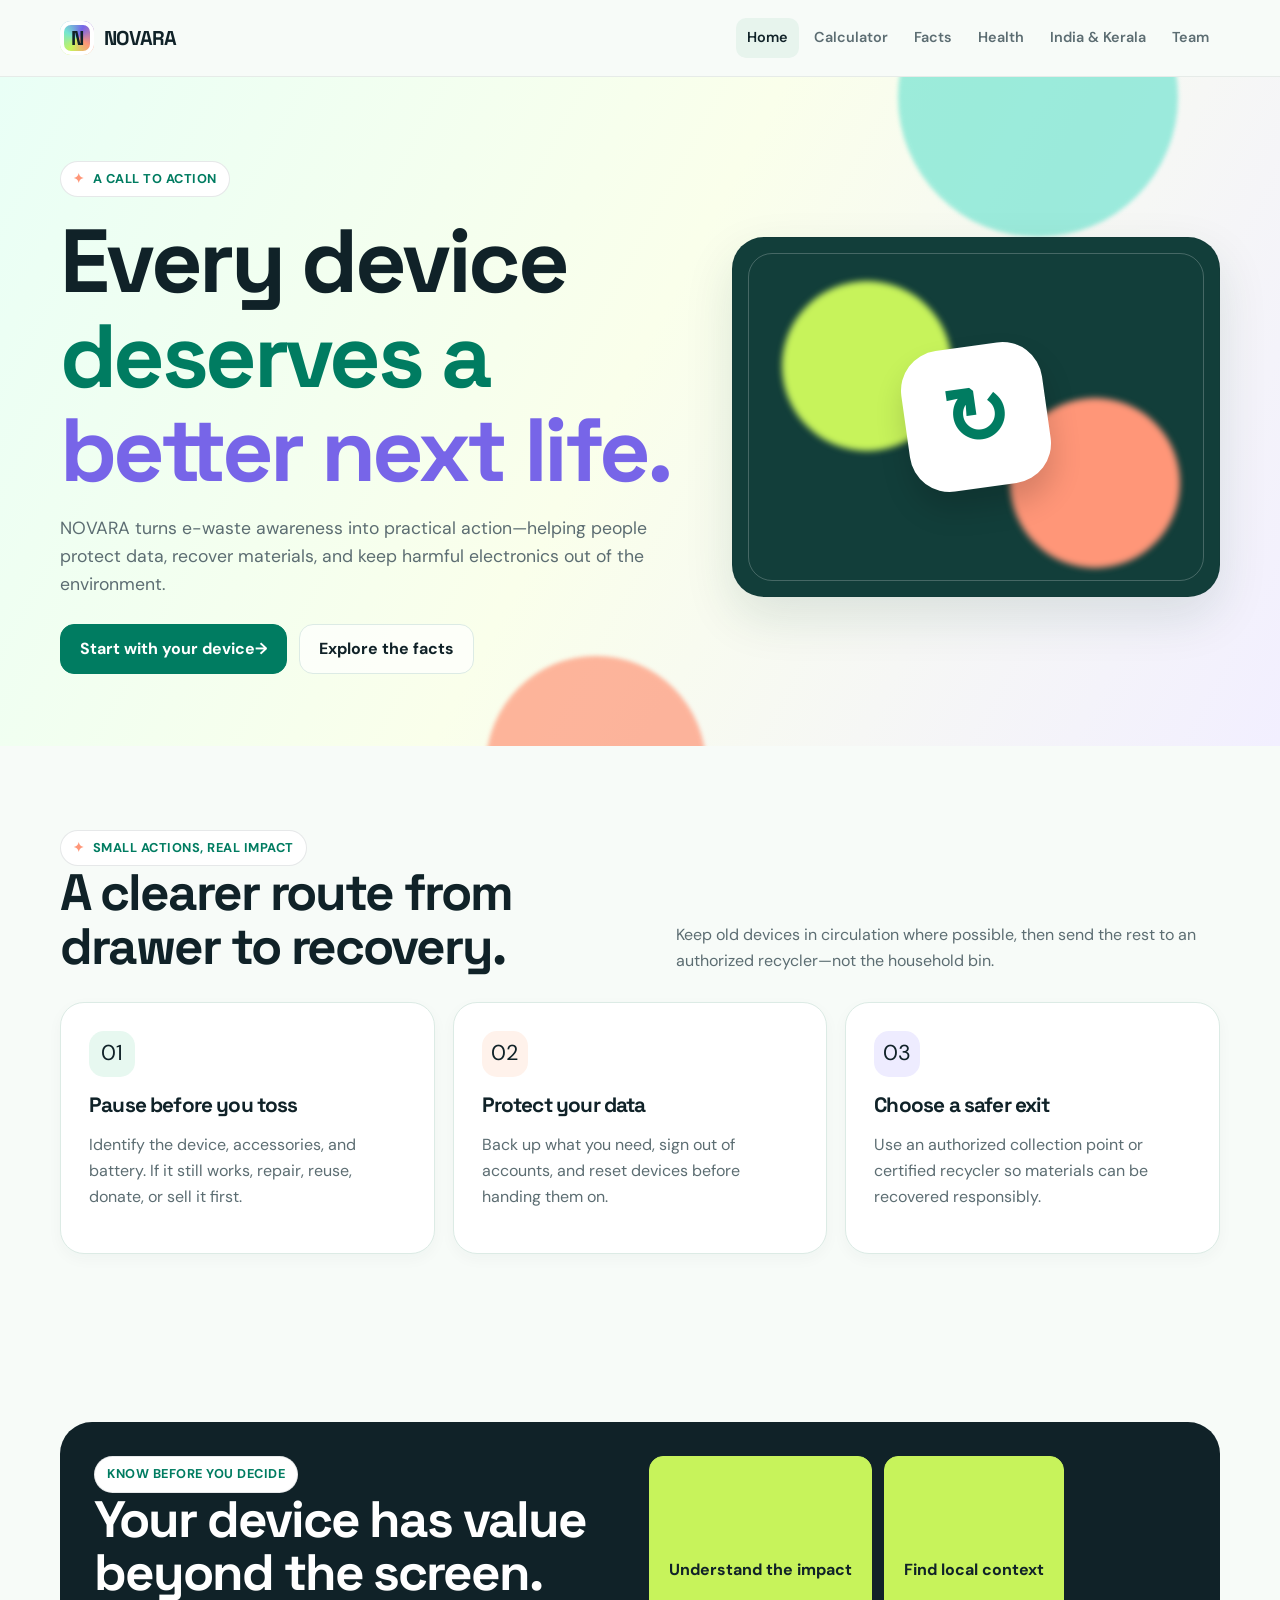
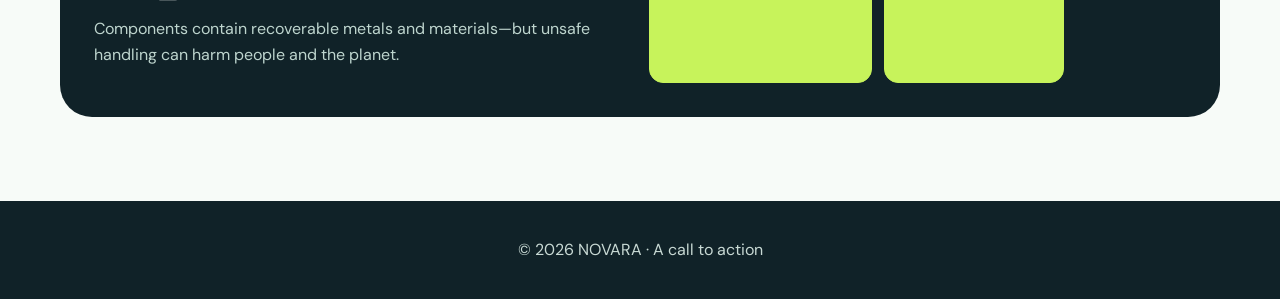
==== index.html @ 315a71c9 "Add files via upload" ====
<!doctype html><html lang="en"><head><meta charset="utf-8"><meta name="viewport" content="width=device-width,initial-scale=1"><meta name="description" content="NOVARA makes responsible e-waste action simple."><title>NOVARA | E-waste action, made simple</title><link rel="stylesheet" href="styles.css"></head><body>
<header><div class="container"><nav><a class="brand" href="index.html" aria-label="NOVARA home"><span class="brand-badge">N</span>NOVARA</a><ul class="nav-links"><li><a class="active" href="index.html">Home</a></li><li><a href="calculator.html">Calculator</a></li><li><a href="facts.html">Facts</a></li><li><a href="health.html">Health</a></li><li><a href="india-kerala.html">India &amp; Kerala</a></li><li><a href="team.html">Team</a></li></ul></nav></div></header>
<main><section class="hero"><div class="container hero-grid"><div><span class="eyebrow">A call to action</span><h1 class="kinetic"><span>Every device</span> <span>deserves a</span> <span>better next life.</span></h1><p class="sub">NOVARA turns e-waste awareness into practical action—helping people protect data, recover materials, and keep harmful electronics out of the environment.</p><div class="cta"><a class="btn" href="#start">Start with your device <span aria-hidden="true">→</span></a><a class="btn btn-outline" href="facts.html">Explore the facts</a></div></div><div class="hero-visual" aria-hidden="true"><div class="orb one"></div><div class="orb two"></div><div class="hero-symbol">↻</div></div></div></section>
<section id="start" class="container reveal"><div class="section-heading"><div><span class="eyebrow">Small actions, real impact</span><h2 class="section-title">A clearer route from drawer to recovery.</h2></div><p class="section-sub">Keep old devices in circulation where possible, then send the rest to an authorized recycler—not the household bin.</p></div><div class="cards-3"><article class="card"><div class="icon">01</div><h3>Pause before you toss</h3><p>Identify the device, accessories, and battery. If it still works, repair, reuse, donate, or sell it first.</p></article><article class="card"><div class="icon">02</div><h3>Protect your data</h3><p>Back up what you need, sign out of accounts, and reset devices before handing them on.</p></article><article class="card"><div class="icon">03</div><h3>Choose a safer exit</h3><p>Use an authorized collection point or certified recycler so materials can be recovered responsibly.</p></article></div></section>
<section class="container reveal"><div class="feature-band"><div class="grid-2"><div><span class="badge">Know before you decide</span><h2 class="section-title">Your device has value beyond the screen.</h2><p>Components contain recoverable metals and materials—but unsafe handling can harm people and the planet.</p></div><div class="cta"><a class="btn" href="health.html">Understand the impact</a><a class="btn btn-outline" href="india-kerala.html">Find local context</a></div></div></div></section></main><footer><div class="container">© 2026 NOVARA · A call to action</div></footer><script src="script.js"></script></body></html>
---- styles.css ----
@import url('https://fonts.googleapis.com/css2?family=DM+Sans:wght@400;500;600;700&family=Space+Grotesk:wght@500;600;700&display=swap');
:root { --ink:#102228; --muted:#5c6d72; --paper:#f7fbf8; --surface:#fff; --line:#dcebe5; --green:#007c61; --lime:#c7f35b; --aqua:#75e5d2; --coral:#ff9678; --violet:#7765e8; --shadow:0 20px 50px rgba(17,63,53,.12); --radius:24px; }
* { box-sizing:border-box; } html { scroll-behavior:smooth; } body { margin:0; color:var(--ink); background:var(--paper); font:16px/1.6 'DM Sans',Arial,sans-serif; } h1,h2,h3 { font-family:'Space Grotesk',Arial,sans-serif; line-height:1.05; margin:0; letter-spacing:-.04em; } a { color:inherit; text-decoration:none; } a:focus-visible,button:focus-visible { outline:3px solid var(--violet); outline-offset:4px; border-radius:8px; }
.container { width:min(1160px,calc(100% - 40px)); margin:auto; } header { position:sticky; top:0; z-index:10; background:rgba(247,251,248,.86); backdrop-filter:blur(16px); border-bottom:1px solid rgba(16,34,40,.07); } nav { min-height:76px; display:flex; align-items:center; justify-content:space-between; gap:24px; } .brand { display:flex; align-items:center; gap:10px; font:700 1.25rem 'Space Grotesk'; letter-spacing:-.04em; } .brand-badge { width:34px; aspect-ratio:1; display:grid; place-items:center; border-radius:11px; background:conic-gradient(from 210deg,var(--lime),var(--aqua),var(--violet),var(--coral),var(--lime)); color:#102228; box-shadow:inset 0 0 0 4px #fff; } .brand-logo { width:38px; height:38px; object-fit:contain; } .nav-links { display:flex; flex-wrap:wrap; gap:4px; padding:0; margin:0; list-style:none; } .nav-links a { display:block; padding:8px 11px; border-radius:10px; color:var(--muted); font-weight:600; font-size:.9rem; } .nav-links a:hover,.nav-links a.active { color:var(--ink); background:#e7f4ed; }
.hero { position:relative; overflow:hidden; padding:84px 0 72px; background:linear-gradient(118deg,#e9fff6 0%,#faffeb 48%,#f2efff 100%); } .hero:before,.hero:after { content:''; position:absolute; border-radius:50%; filter:blur(2px); opacity:.7; } .hero:before { width:280px; height:280px; background:var(--aqua); top:-120px; right:8%; } .hero:after { width:220px; height:220px; background:var(--coral); bottom:-130px; left:38%; } .hero-grid { position:relative; display:grid; grid-template-columns:1.12fr .88fr; gap:52px; align-items:center; } .eyebrow,.badge { display:inline-flex; align-items:center; gap:8px; padding:7px 12px; background:#fff; border:1px solid rgba(16,34,40,.1); border-radius:999px; color:var(--green); font-size:.8rem; font-weight:700; letter-spacing:.04em; text-transform:uppercase; } .eyebrow:before { content:'✦'; color:var(--coral); } .kinetic { max-width:720px; margin:17px 0; font-size:clamp(3rem,7vw,5.8rem); } .kinetic span { display:inline; } .kinetic span:nth-child(2) { color:var(--green); } .kinetic span:nth-child(3) { color:var(--violet); } .sub { max-width:58ch; margin:0 0 26px; color:var(--muted); font-size:1.1rem; } .cta { display:flex; flex-wrap:wrap; gap:12px; } .btn { display:inline-flex; justify-content:center; align-items:center; min-height:48px; padding:11px 19px; border:1px solid var(--green); border-radius:14px; background:var(--green); color:#fff; font-weight:700; transition:transform .2s,box-shadow .2s,background .2s; } .btn:hover { transform:translateY(-3px); background:#00634e; box-shadow:0 12px 22px rgba(0,124,97,.23); } .btn-outline { background:rgba(255,255,255,.7); color:var(--ink); border-color:var(--line); } .btn-outline:hover { background:#fff; }
.hero-visual { min-height:360px; position:relative; display:grid; place-items:center; overflow:hidden; isolation:isolate; border:1px solid rgba(16,34,40,.08); border-radius:32px; background:#123e3a; box-shadow:var(--shadow); } .hero-visual:before { content:''; position:absolute; inset:15px; z-index:-1; border-radius:24px; border:1px solid rgba(255,255,255,.22); } .orb { position:absolute; width:170px; aspect-ratio:1; border-radius:50%; filter:blur(3px); } .orb.one { top:12%; left:10%; background:var(--lime); } .orb.two { right:8%; bottom:8%; background:var(--coral); } .hero-symbol { position:relative; z-index:2; display:grid; place-items:center; width:142px; aspect-ratio:1; border-radius:40px; background:#fff; color:var(--green); font:700 5rem 'Space Grotesk'; transform:rotate(-8deg); box-shadow:0 18px 30px rgba(0,0,0,.16); } .logo-visual img { position:relative; z-index:2; max-width:68%; max-height:180px; object-fit:contain; background:#fff; padding:20px; border-radius:20px; }
section { padding:84px 0; } .section-heading { display:flex; justify-content:space-between; gap:30px; align-items:end; margin-bottom:28px; } .section-title { font-size:clamp(2rem,4vw,3.2rem); } .section-sub { max-width:56ch; margin:10px 0 0; color:var(--muted); } .stats,.cards-3 { display:grid; grid-template-columns:repeat(3,1fr); gap:18px; } .stat-card,.card,.glass { border:1px solid var(--line); border-radius:var(--radius); background:var(--surface); box-shadow:0 5px 15px rgba(17,63,53,.035); } .stat-card { padding:24px; } .stat-card:nth-child(2n) { background:#eefcf7; } .stat-card:nth-child(3n) { background:#fffae8; } .stat-value { font:700 clamp(2.2rem,4vw,3.2rem) 'Space Grotesk'; color:var(--green); letter-spacing:-.06em; } .stat-label { margin-top:8px; font-weight:700; } .note { margin:.5rem 0 0; color:var(--muted); font-size:.88rem; } .grid-2 { display:grid; grid-template-columns:1fr 1fr; gap:18px; } .glass,.card { padding:28px; } .card { transition:transform .2s,box-shadow .2s; } .card:hover,.glass:hover { transform:translateY(-5px); box-shadow:var(--shadow); } .icon { width:46px; aspect-ratio:1; display:grid; place-items:center; margin-bottom:18px; border-radius:15px; background:#e7f8f0; font-size:1.35rem; } .card:nth-child(2) .icon { background:#fff2eb; } .card:nth-child(3) .icon { background:#eeecff; } .card h3,.glass h3 { font-size:1.3rem; margin-bottom:10px; } .card p,.glass p,ul.clean { color:var(--muted); } ul.clean { margin:12px 0 0; padding-left:20px; } ul.clean li { margin:8px 0; } .feature-band { padding:34px; border-radius:32px; background:var(--ink); color:#fff; } .feature-band p { color:#bed5ce; } .feature-band .btn { background:var(--lime); border-color:var(--lime); color:var(--ink); } footer { padding:36px 0; background:var(--ink); color:#c8d9d4; text-align:center; }
.reveal { opacity:1; transform:none; } .js .reveal { opacity:0; transform:translateY(24px); transition:opacity .65s ease,transform .65s ease; } .js .reveal.on { opacity:1; transform:none; }
@media (max-width:820px) { nav { padding:12px 0; align-items:flex-start; } .nav-links { gap:1px; } .nav-links a { padding:6px 8px; font-size:.82rem; } .hero { padding:58px 0; } .hero-grid,.grid-2 { grid-template-columns:1fr; gap:28px; } .hero-visual { min-height:260px; order:-1; } .hero-symbol { width:110px; font-size:4rem; } .stats,.cards-3 { grid-template-columns:1fr; } .section-heading { display:block; } section { padding:58px 0; } }
@media (prefers-reduced-motion:reduce) { html { scroll-behavior:auto; } *,*:before,*:after { animation-duration:.01ms !important; animation-iteration-count:1 !important; transition-duration:.01ms !important; } .reveal { opacity:1; transform:none; } }

.calculator-hero { padding-bottom:64px; }.calculator-layout { display:grid; grid-template-columns:minmax(0,1.2fr) minmax(280px,.8fr); gap:22px; align-items:start; }.calculator-card,.calculator-aside,.estimate-result { padding:32px; border:1px solid var(--line); border-radius:var(--radius); background:var(--surface); box-shadow:var(--shadow); }.form-heading h2,.calculator-aside h2 { margin:12px 0 8px; font-size:2rem; }.form-heading p,.calculator-aside p { color:var(--muted); margin:0 0 24px; }.field { margin:18px 0; }.field label { display:block; margin-bottom:7px; font-weight:700; }.field select,.field input,.field textarea { width:100%; border:1px solid #bdd6cd; border-radius:12px; background:#fbfefc; color:var(--ink); padding:13px 14px; font:inherit; }.field textarea { min-height:100px; resize:vertical; }.field select:focus,.field input:focus,.field textarea:focus { outline:3px solid rgba(117,101,232,.25); border-color:var(--violet); }.hint { margin:7px 0 0; color:var(--muted); font-size:.85rem; }.consent { display:flex; align-items:flex-start; gap:10px; margin:24px 0 12px; color:var(--muted); font-size:.9rem; }.consent input { width:18px; height:18px; margin-top:3px; accent-color:var(--green); }.form-message { min-height:1.5em; margin:0 0 14px; color:var(--green); font-weight:600; }.calculator-aside { background:linear-gradient(160deg,#123e3a,#1b6057); color:#fff; position:sticky; top:94px; }.calculator-aside .eyebrow { background:rgba(255,255,255,.13); border-color:rgba(255,255,255,.2); color:var(--lime); }.calculator-aside p { color:#c1dbd5; }.mini-impact { display:flex; gap:13px; padding:16px 0; border-top:1px solid rgba(255,255,255,.16); }.mini-impact > span { display:grid; place-items:center; width:36px; height:36px; flex:0 0 auto; border-radius:11px; background:rgba(199,243,91,.15); color:var(--lime); font-size:1.3rem; }.mini-impact strong { display:block; }.mini-impact p { font-size:.9rem; margin:2px 0 0; }.estimate-result { margin-top:22px; }.estimate-result h2 { margin:12px 0 8px; font-size:clamp(2rem,4vw,3rem); }.estimate-result > p { color:var(--muted); max-width:70ch; }.result-grid { display:grid; grid-template-columns:repeat(3,1fr); gap:14px; margin:24px 0; }.result-grid article { padding:20px; border-radius:18px; background:#effaf5; }.result-grid article:nth-child(2) { background:#fff7e8; }.result-grid article:nth-child(3) { background:#f0eeff; }.result-grid span,.result-grid small { display:block; color:var(--muted); font-size:.85rem; }.result-grid strong { display:block; margin:7px 0; font:700 1.45rem 'Space Grotesk'; color:var(--green); }.result-actions { display:flex; align-items:center; gap:18px; flex-wrap:wrap; }.text-button { border:0; background:transparent; color:var(--green); padding:9px; font:700 inherit; cursor:pointer; text-decoration:underline; }
@media (max-width:820px) { .calculator-layout,.result-grid { grid-template-columns:1fr; }.calculator-aside { position:static; }.calculator-card,.calculator-aside,.estimate-result { padding:24px; } }
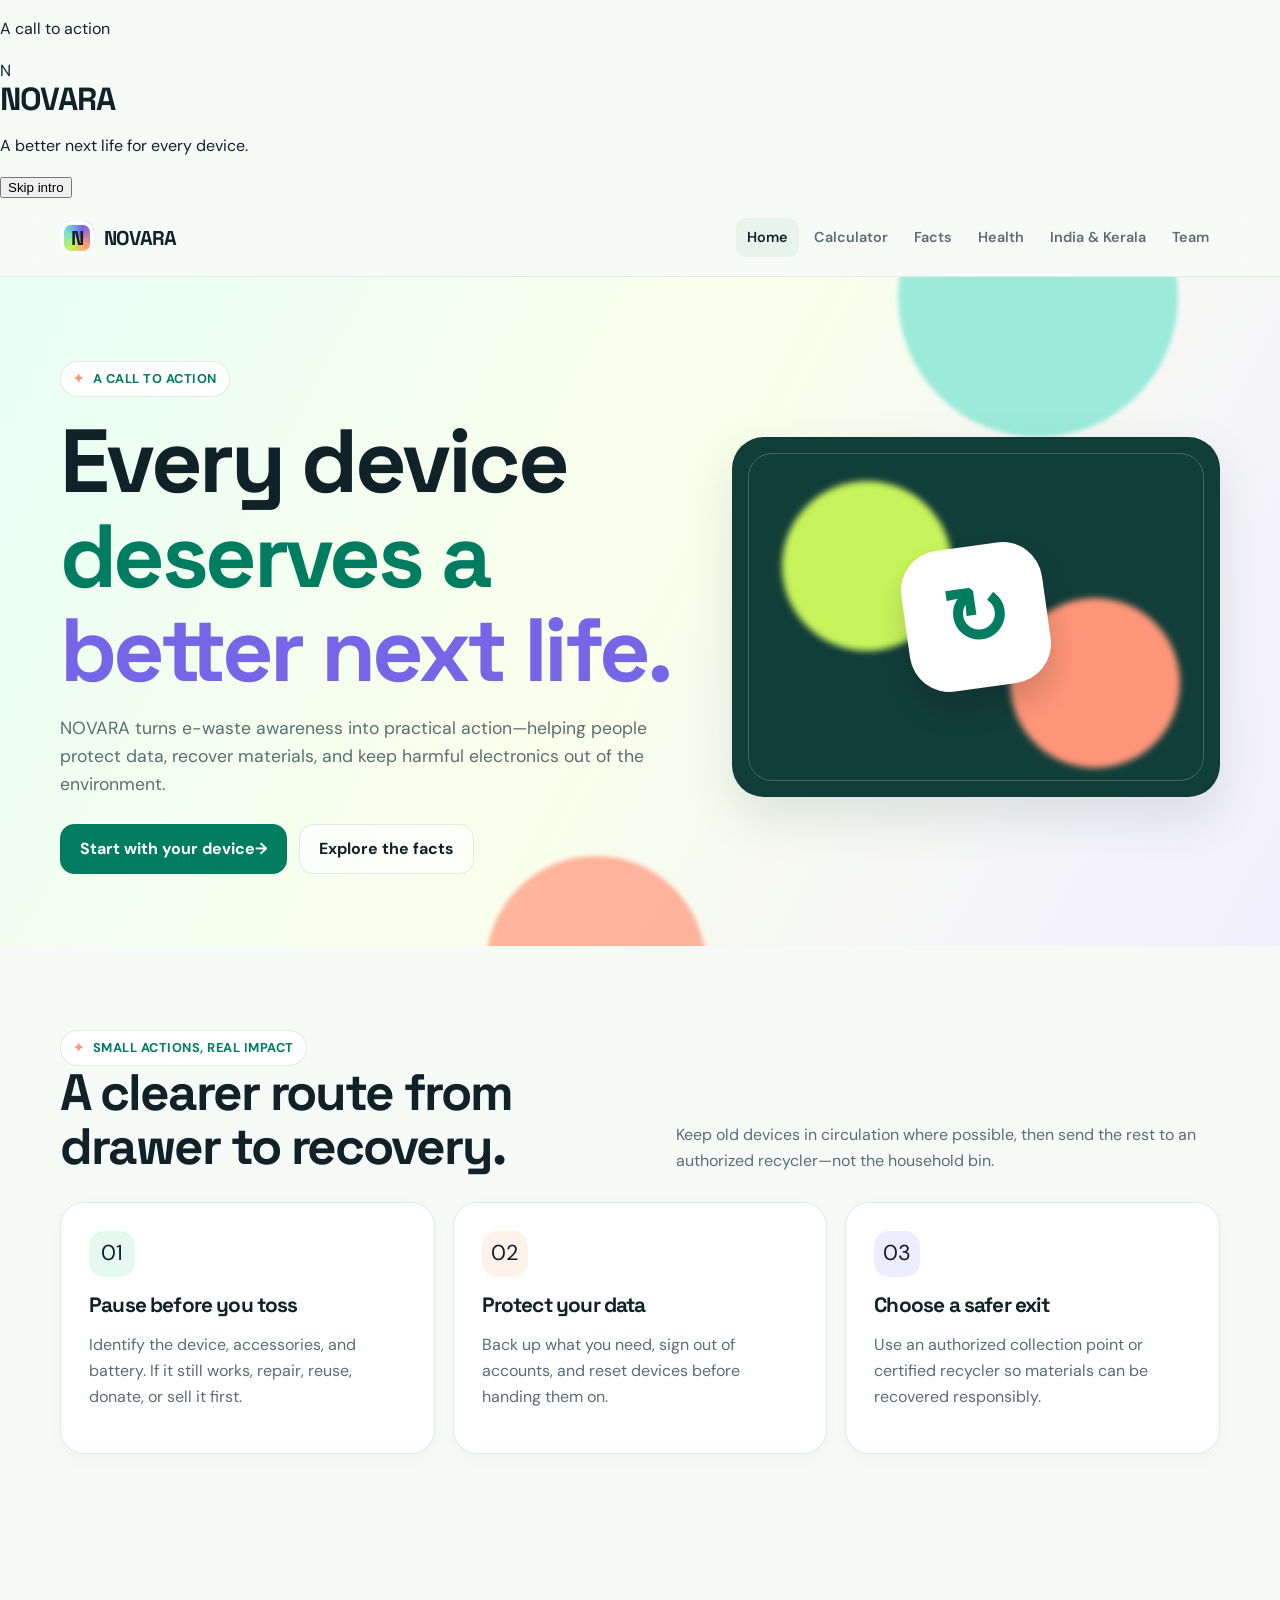
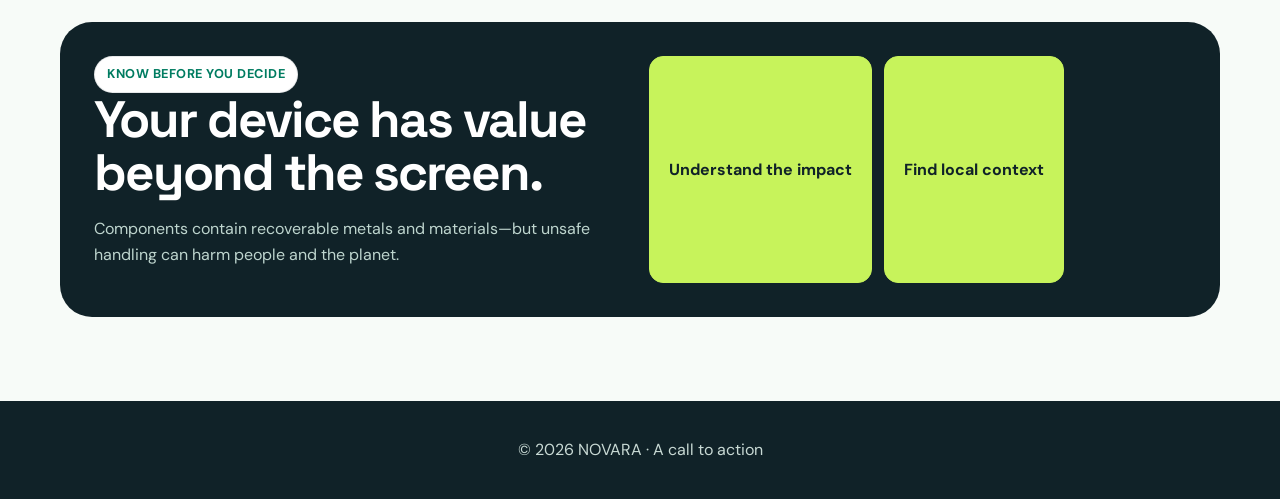
==== commit 536a4ad2: "Add files via upload" ====
--- a/index.html
+++ b/index.html
@@ -1,5 +1,85 @@
-<!doctype html><html lang="en"><head><meta charset="utf-8"><meta name="viewport" content="width=device-width,initial-scale=1"><meta name="description" content="NOVARA makes responsible e-waste action simple."><title>NOVARA | E-waste action, made simple</title><link rel="stylesheet" href="styles.css"></head><body>
-<header><div class="container"><nav><a class="brand" href="index.html" aria-label="NOVARA home"><span class="brand-badge">N</span>NOVARA</a><ul class="nav-links"><li><a class="active" href="index.html">Home</a></li><li><a href="calculator.html">Calculator</a></li><li><a href="facts.html">Facts</a></li><li><a href="health.html">Health</a></li><li><a href="india-kerala.html">India &amp; Kerala</a></li><li><a href="team.html">Team</a></li></ul></nav></div></header>
-<main><section class="hero"><div class="container hero-grid"><div><span class="eyebrow">A call to action</span><h1 class="kinetic"><span>Every device</span> <span>deserves a</span> <span>better next life.</span></h1><p class="sub">NOVARA turns e-waste awareness into practical action—helping people protect data, recover materials, and keep harmful electronics out of the environment.</p><div class="cta"><a class="btn" href="#start">Start with your device <span aria-hidden="true">→</span></a><a class="btn btn-outline" href="facts.html">Explore the facts</a></div></div><div class="hero-visual" aria-hidden="true"><div class="orb one"></div><div class="orb two"></div><div class="hero-symbol">↻</div></div></div></section>
-<section id="start" class="container reveal"><div class="section-heading"><div><span class="eyebrow">Small actions, real impact</span><h2 class="section-title">A clearer route from drawer to recovery.</h2></div><p class="section-sub">Keep old devices in circulation where possible, then send the rest to an authorized recycler—not the household bin.</p></div><div class="cards-3"><article class="card"><div class="icon">01</div><h3>Pause before you toss</h3><p>Identify the device, accessories, and battery. If it still works, repair, reuse, donate, or sell it first.</p></article><article class="card"><div class="icon">02</div><h3>Protect your data</h3><p>Back up what you need, sign out of accounts, and reset devices before handing them on.</p></article><article class="card"><div class="icon">03</div><h3>Choose a safer exit</h3><p>Use an authorized collection point or certified recycler so materials can be recovered responsibly.</p></article></div></section>
-<section class="container reveal"><div class="feature-band"><div class="grid-2"><div><span class="badge">Know before you decide</span><h2 class="section-title">Your device has value beyond the screen.</h2><p>Components contain recoverable metals and materials—but unsafe handling can harm people and the planet.</p></div><div class="cta"><a class="btn" href="health.html">Understand the impact</a><a class="btn btn-outline" href="india-kerala.html">Find local context</a></div></div></div></section></main><footer><div class="container">© 2026 NOVARA · A call to action</div></footer><script src="script.js"></script></body></html>
+<!doctype html>
+<html lang="en">
+<head>
+  <meta charset="utf-8">
+  <meta name="viewport" content="width=device-width, initial-scale=1">
+  <meta name="description" content="NOVARA makes responsible e-waste action simple.">
+  <title>NOVARA | E-waste action, made simple</title>
+  <link rel="stylesheet" href="styles.css">
+</head>
+<body>
+  <div id="site-intro" class="site-intro" aria-label="NOVARA introduction">
+    <div class="intro-glow intro-glow-one"></div>
+    <div class="intro-glow intro-glow-two"></div>
+    <div class="intro-content">
+      <p class="intro-eyebrow">A call to action</p>
+      <div class="intro-mark" aria-hidden="true">N</div>
+      <h1 class="intro-word" aria-label="NOVARA">
+        <span>N</span><span>O</span><span>V</span><span>A</span><span>R</span><span>A</span>
+      </h1>
+      <p class="intro-line">A better next life for every device.</p>
+      <button id="skip-intro" class="skip-intro" type="button">Skip intro</button>
+    </div>
+  </div>
+
+  <header>
+    <div class="container">
+      <nav>
+        <a class="brand" href="index.html" aria-label="NOVARA home">
+          <span class="brand-badge">N</span>NOVARA
+        </a>
+        <ul class="nav-links">
+          <li><a class="active" href="index.html">Home</a></li>
+          <li><a href="calculator.html">Calculator</a></li>
+          <li><a href="facts.html">Facts</a></li>
+          <li><a href="health.html">Health</a></li>
+          <li><a href="india-kerala.html">India &amp; Kerala</a></li>
+          <li><a href="team.html">Team</a></li>
+        </ul>
+      </nav>
+    </div>
+  </header>
+
+  <main>
+    <section class="hero">
+      <div class="container hero-grid">
+        <div>
+          <span class="eyebrow">A call to action</span>
+          <h1 class="kinetic"><span>Every device</span> <span>deserves a</span> <span>better next life.</span></h1>
+          <p class="sub">NOVARA turns e-waste awareness into practical action—helping people protect data, recover materials, and keep harmful electronics out of the environment.</p>
+          <div class="cta">
+            <a class="btn" href="#start">Start with your device <span aria-hidden="true">→</span></a>
+            <a class="btn btn-outline" href="facts.html">Explore the facts</a>
+          </div>
+        </div>
+        <div class="hero-visual" aria-hidden="true">
+          <div class="orb one"></div><div class="orb two"></div><div class="hero-symbol">↻</div>
+        </div>
+      </div>
+    </section>
+
+    <section id="start" class="container reveal">
+      <div class="section-heading">
+        <div><span class="eyebrow">Small actions, real impact</span><h2 class="section-title">A clearer route from drawer to recovery.</h2></div>
+        <p class="section-sub">Keep old devices in circulation where possible, then send the rest to an authorized recycler—not the household bin.</p>
+      </div>
+      <div class="cards-3">
+        <article class="card"><div class="icon">01</div><h3>Pause before you toss</h3><p>Identify the device, accessories, and battery. If it still works, repair, reuse, donate, or sell it first.</p></article>
+        <article class="card"><div class="icon">02</div><h3>Protect your data</h3><p>Back up what you need, sign out of accounts, and reset devices before handing them on.</p></article>
+        <article class="card"><div class="icon">03</div><h3>Choose a safer exit</h3><p>Use an authorized collection point or certified recycler so materials can be recovered responsibly.</p></article>
+      </div>
+    </section>
+
+    <section class="container reveal">
+      <div class="feature-band">
+        <div class="grid-2">
+          <div><span class="badge">Know before you decide</span><h2 class="section-title">Your device has value beyond the screen.</h2><p>Components contain recoverable metals and materials—but unsafe handling can harm people and the planet.</p></div>
+          <div class="cta"><a class="btn" href="health.html">Understand the impact</a><a class="btn btn-outline" href="india-kerala.html">Find local context</a></div>
+        </div>
+      </div>
+    </section>
+  </main>
+  <footer><div class="container">© 2026 NOVARA · A call to action</div></footer>
+  <script src="script.js"></script>
+</body>
+</html>
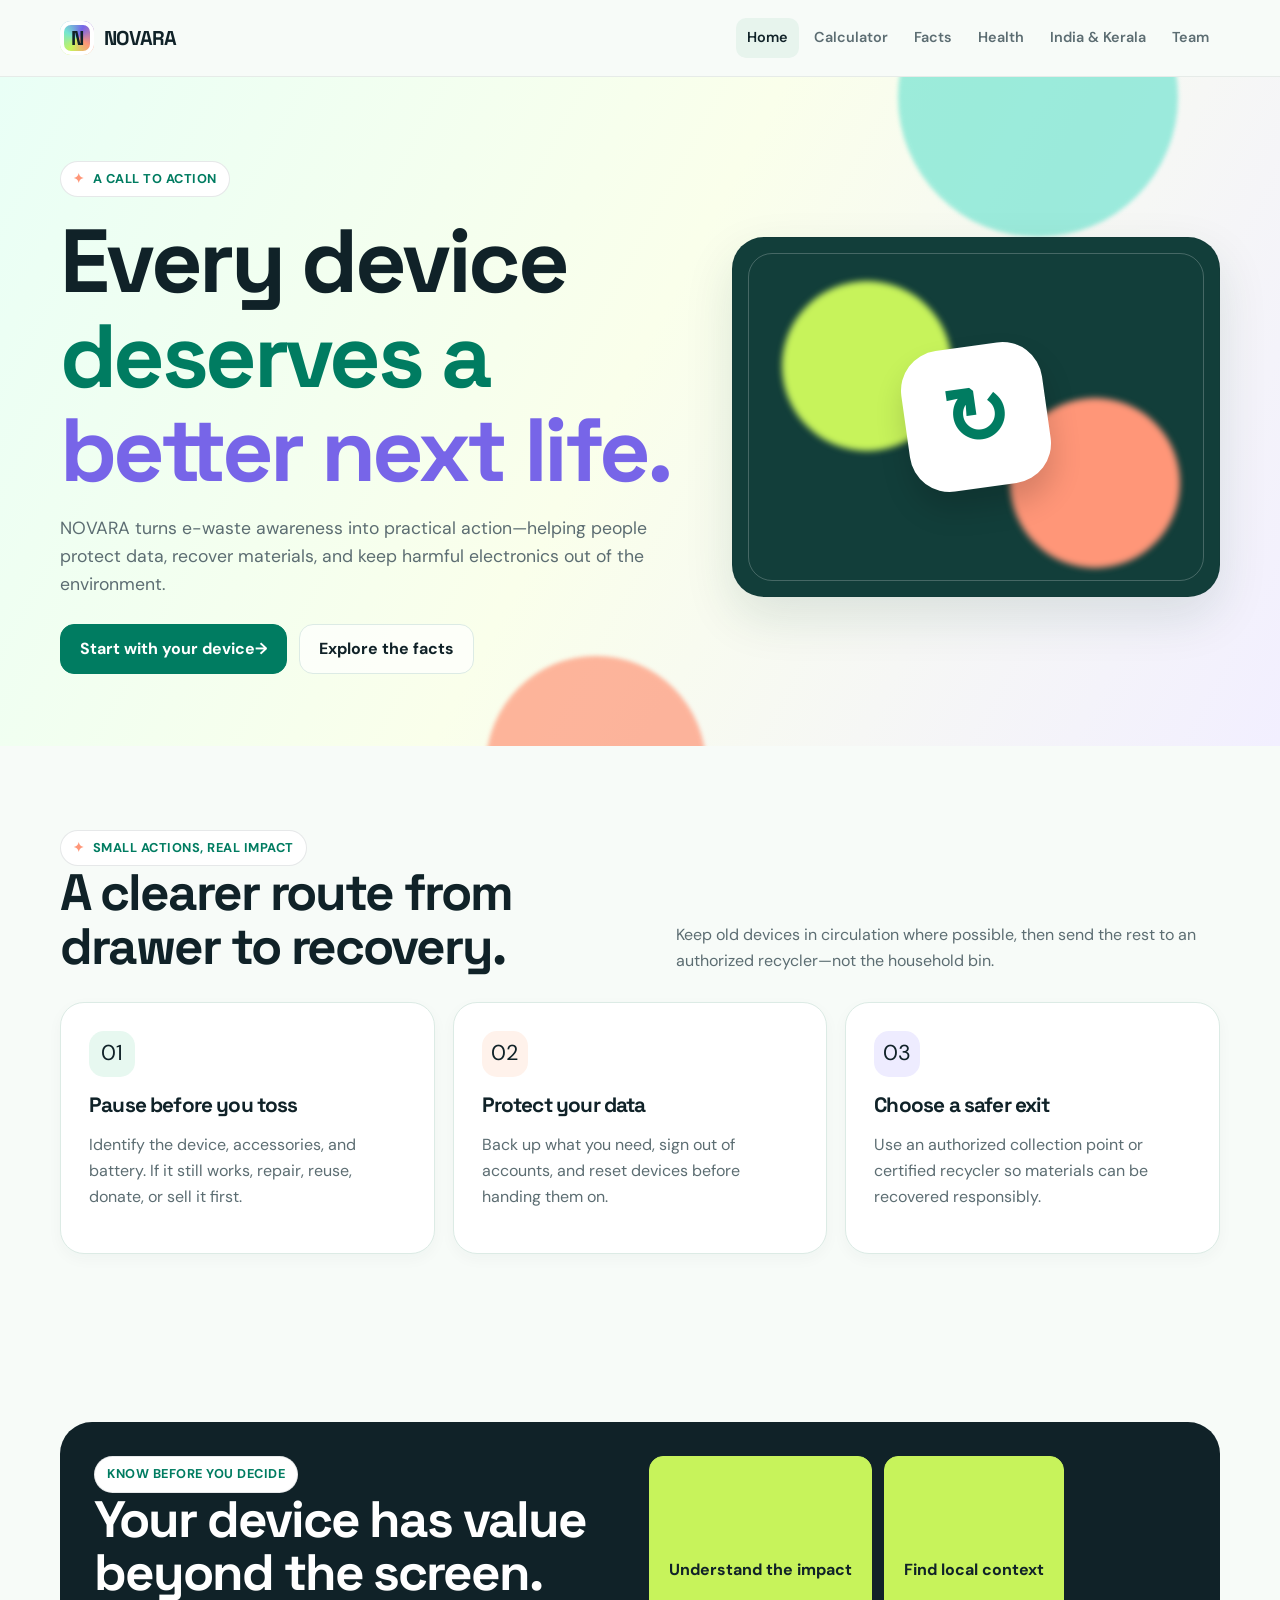
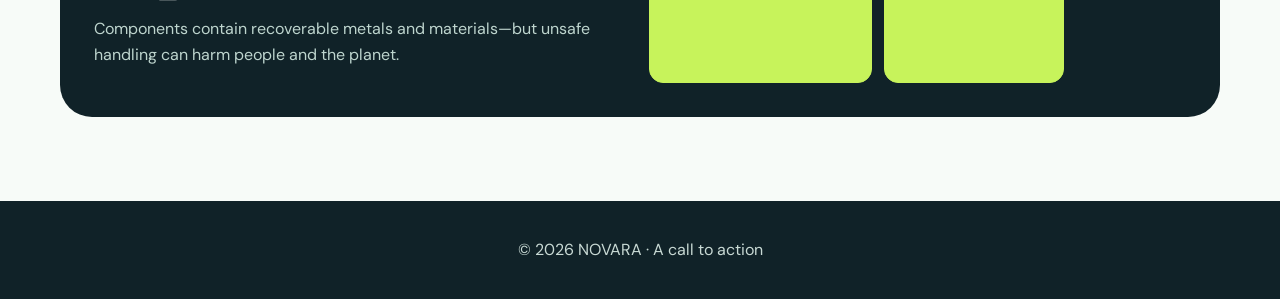
==== commit 612de48e: "Add files via upload" ====
--- a/index.html
+++ b/index.html
@@ -8,26 +8,10 @@
   <link rel="stylesheet" href="styles.css">
 </head>
 <body>
-  <div id="site-intro" class="site-intro" aria-label="NOVARA introduction">
-    <div class="intro-glow intro-glow-one"></div>
-    <div class="intro-glow intro-glow-two"></div>
-    <div class="intro-content">
-      <p class="intro-eyebrow">A call to action</p>
-      <div class="intro-mark" aria-hidden="true">N</div>
-      <h1 class="intro-word" aria-label="NOVARA">
-        <span>N</span><span>O</span><span>V</span><span>A</span><span>R</span><span>A</span>
-      </h1>
-      <p class="intro-line">A better next life for every device.</p>
-      <button id="skip-intro" class="skip-intro" type="button">Skip intro</button>
-    </div>
-  </div>
-
   <header>
     <div class="container">
       <nav>
-        <a class="brand" href="index.html" aria-label="NOVARA home">
-          <span class="brand-badge">N</span>NOVARA
-        </a>
+        <a class="brand" href="index.html" aria-label="NOVARA home"><span class="brand-badge">N</span>NOVARA</a>
         <ul class="nav-links">
           <li><a class="active" href="index.html">Home</a></li>
           <li><a href="calculator.html">Calculator</a></li>
@@ -53,14 +37,19 @@
           </div>
         </div>
         <div class="hero-visual" aria-hidden="true">
-          <div class="orb one"></div><div class="orb two"></div><div class="hero-symbol">↻</div>
+          <div class="orb one"></div>
+          <div class="orb two"></div>
+          <div class="hero-symbol">↻</div>
         </div>
       </div>
     </section>
 
     <section id="start" class="container reveal">
       <div class="section-heading">
-        <div><span class="eyebrow">Small actions, real impact</span><h2 class="section-title">A clearer route from drawer to recovery.</h2></div>
+        <div>
+          <span class="eyebrow">Small actions, real impact</span>
+          <h2 class="section-title">A clearer route from drawer to recovery.</h2>
+        </div>
         <p class="section-sub">Keep old devices in circulation where possible, then send the rest to an authorized recycler—not the household bin.</p>
       </div>
       <div class="cards-3">
@@ -73,12 +62,20 @@
     <section class="container reveal">
       <div class="feature-band">
         <div class="grid-2">
-          <div><span class="badge">Know before you decide</span><h2 class="section-title">Your device has value beyond the screen.</h2><p>Components contain recoverable metals and materials—but unsafe handling can harm people and the planet.</p></div>
-          <div class="cta"><a class="btn" href="health.html">Understand the impact</a><a class="btn btn-outline" href="india-kerala.html">Find local context</a></div>
+          <div>
+            <span class="badge">Know before you decide</span>
+            <h2 class="section-title">Your device has value beyond the screen.</h2>
+            <p>Components contain recoverable metals and materials—but unsafe handling can harm people and the planet.</p>
+          </div>
+          <div class="cta">
+            <a class="btn" href="health.html">Understand the impact</a>
+            <a class="btn btn-outline" href="india-kerala.html">Find local context</a>
+          </div>
         </div>
       </div>
     </section>
   </main>
+
   <footer><div class="container">© 2026 NOVARA · A call to action</div></footer>
   <script src="script.js"></script>
 </body>
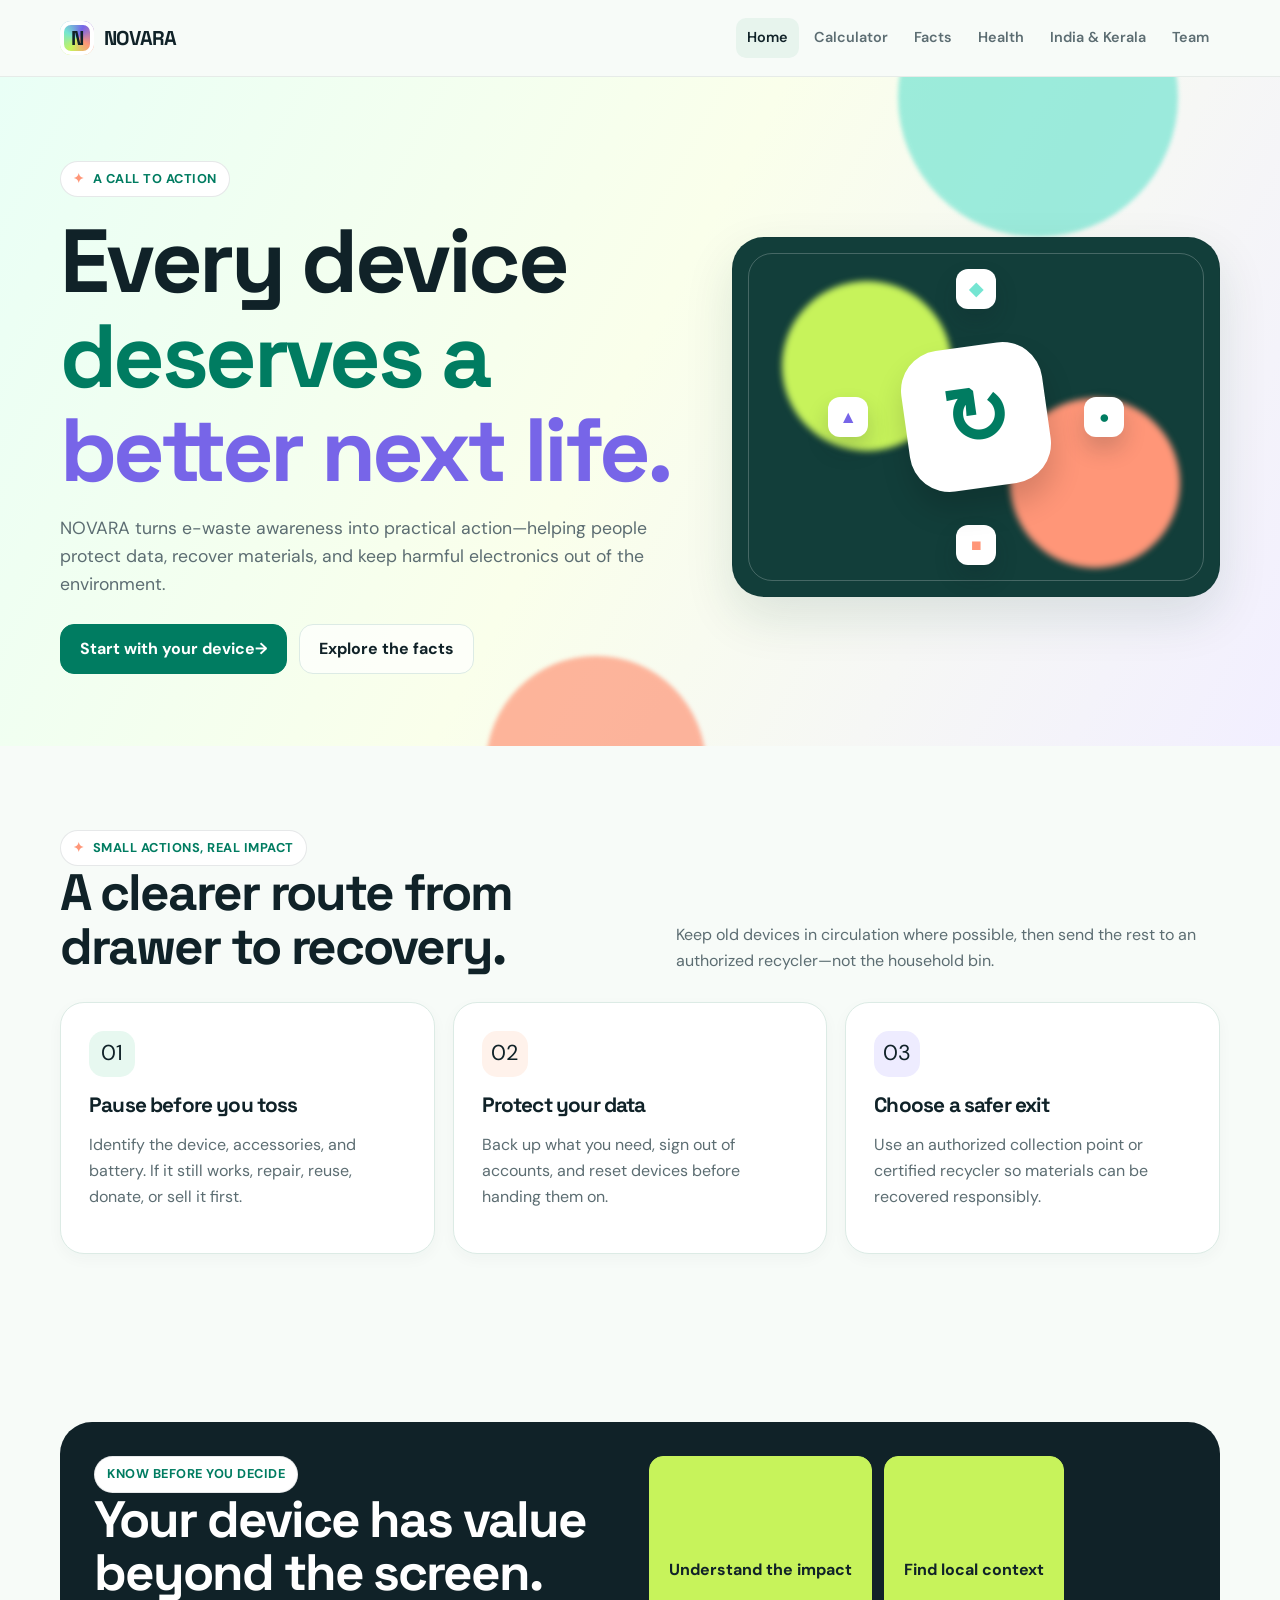
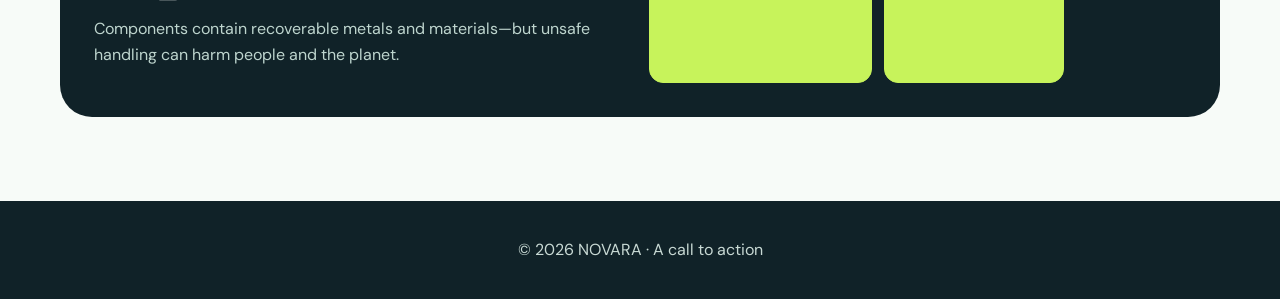
==== commit 277d0a27: "Add files via upload" ====
--- a/index.html
+++ b/index.html
@@ -36,9 +36,15 @@
             <a class="btn btn-outline" href="facts.html">Explore the facts</a>
           </div>
         </div>
-        <div class="hero-visual" aria-hidden="true">
+        <div class="hero-visual cycle-visual" aria-hidden="true">
           <div class="orb one"></div>
           <div class="orb two"></div>
+          <div class="orbit-ring">
+            <div class="orbit-node node-a"><span>●</span></div>
+            <div class="orbit-node node-b"><span>■</span></div>
+            <div class="orbit-node node-c"><span>▲</span></div>
+            <div class="orbit-node node-d"><span>◆</span></div>
+          </div>
           <div class="hero-symbol">↻</div>
         </div>
       </div>
--- a/styles.css
+++ b/styles.css
@@ -4,6 +4,22 @@
 .container { width:min(1160px,calc(100% - 40px)); margin:auto; } header { position:sticky; top:0; z-index:10; background:rgba(247,251,248,.86); backdrop-filter:blur(16px); border-bottom:1px solid rgba(16,34,40,.07); } nav { min-height:76px; display:flex; align-items:center; justify-content:space-between; gap:24px; } .brand { display:flex; align-items:center; gap:10px; font:700 1.25rem 'Space Grotesk'; letter-spacing:-.04em; } .brand-badge { width:34px; aspect-ratio:1; display:grid; place-items:center; border-radius:11px; background:conic-gradient(from 210deg,var(--lime),var(--aqua),var(--violet),var(--coral),var(--lime)); color:#102228; box-shadow:inset 0 0 0 4px #fff; } .brand-logo { width:38px; height:38px; object-fit:contain; } .nav-links { display:flex; flex-wrap:wrap; gap:4px; padding:0; margin:0; list-style:none; } .nav-links a { display:block; padding:8px 11px; border-radius:10px; color:var(--muted); font-weight:600; font-size:.9rem; } .nav-links a:hover,.nav-links a.active { color:var(--ink); background:#e7f4ed; }
 .hero { position:relative; overflow:hidden; padding:84px 0 72px; background:linear-gradient(118deg,#e9fff6 0%,#faffeb 48%,#f2efff 100%); } .hero:before,.hero:after { content:''; position:absolute; border-radius:50%; filter:blur(2px); opacity:.7; } .hero:before { width:280px; height:280px; background:var(--aqua); top:-120px; right:8%; } .hero:after { width:220px; height:220px; background:var(--coral); bottom:-130px; left:38%; } .hero-grid { position:relative; display:grid; grid-template-columns:1.12fr .88fr; gap:52px; align-items:center; } .eyebrow,.badge { display:inline-flex; align-items:center; gap:8px; padding:7px 12px; background:#fff; border:1px solid rgba(16,34,40,.1); border-radius:999px; color:var(--green); font-size:.8rem; font-weight:700; letter-spacing:.04em; text-transform:uppercase; } .eyebrow:before { content:'✦'; color:var(--coral); } .kinetic { max-width:720px; margin:17px 0; font-size:clamp(3rem,7vw,5.8rem); } .kinetic span { display:inline; } .kinetic span:nth-child(2) { color:var(--green); } .kinetic span:nth-child(3) { color:var(--violet); } .sub { max-width:58ch; margin:0 0 26px; color:var(--muted); font-size:1.1rem; } .cta { display:flex; flex-wrap:wrap; gap:12px; } .btn { display:inline-flex; justify-content:center; align-items:center; min-height:48px; padding:11px 19px; border:1px solid var(--green); border-radius:14px; background:var(--green); color:#fff; font-weight:700; transition:transform .2s,box-shadow .2s,background .2s; } .btn:hover { transform:translateY(-3px); background:#00634e; box-shadow:0 12px 22px rgba(0,124,97,.23); } .btn-outline { background:rgba(255,255,255,.7); color:var(--ink); border-color:var(--line); } .btn-outline:hover { background:#fff; }
 .hero-visual { min-height:360px; position:relative; display:grid; place-items:center; overflow:hidden; isolation:isolate; border:1px solid rgba(16,34,40,.08); border-radius:32px; background:#123e3a; box-shadow:var(--shadow); } .hero-visual:before { content:''; position:absolute; inset:15px; z-index:-1; border-radius:24px; border:1px solid rgba(255,255,255,.22); } .orb { position:absolute; width:170px; aspect-ratio:1; border-radius:50%; filter:blur(3px); } .orb.one { top:12%; left:10%; background:var(--lime); } .orb.two { right:8%; bottom:8%; background:var(--coral); } .hero-symbol { position:relative; z-index:2; display:grid; place-items:center; width:142px; aspect-ratio:1; border-radius:40px; background:#fff; color:var(--green); font:700 5rem 'Space Grotesk'; transform:rotate(-8deg); box-shadow:0 18px 30px rgba(0,0,0,.16); } .logo-visual img { position:relative; z-index:2; max-width:68%; max-height:180px; object-fit:contain; background:#fff; padding:20px; border-radius:20px; }
+
+/* ---- Homepage animatic: orbiting recovery cycle ---- */
+.cycle-visual{position:relative}
+.hero-symbol{animation:core-pulse 3.6s ease-in-out infinite}
+@keyframes core-pulse{0%,100%{transform:rotate(-8deg) scale(1)}50%{transform:rotate(-8deg) scale(1.05)}}
+.orbit-ring{position:absolute;inset:0;z-index:1;animation:orbit-spin 18s linear infinite}
+.orbit-node{position:absolute;top:50%;left:50%;width:40px;height:40px;margin:-20px 0 0 -20px;border-radius:12px;background:#fff;box-shadow:0 12px 22px rgba(16,34,40,.18);display:grid;place-items:center;font-size:1.1rem;font-weight:700}
+.orbit-node span{display:block;animation:orbit-counter-spin 18s linear infinite}
+.node-a{transform:rotate(0deg) translate(128px) rotate(0deg);color:var(--green)}
+.node-b{transform:rotate(90deg) translate(128px) rotate(-90deg);color:var(--coral)}
+.node-c{transform:rotate(180deg) translate(128px) rotate(-180deg);color:var(--violet)}
+.node-d{transform:rotate(270deg) translate(128px) rotate(-270deg);color:var(--aqua)}
+@keyframes orbit-spin{to{transform:rotate(360deg)}}
+@keyframes orbit-counter-spin{to{transform:rotate(-360deg)}}
+@media (max-width:820px){.node-a,.node-b,.node-c,.node-d{transform:rotate(var(--a,0deg)) translate(88px) rotate(calc(var(--a,0deg) * -1))}
+  .node-a{--a:0deg}.node-b{--a:90deg}.node-c{--a:180deg}.node-d{--a:270deg}}
 section { padding:84px 0; } .section-heading { display:flex; justify-content:space-between; gap:30px; align-items:end; margin-bottom:28px; } .section-title { font-size:clamp(2rem,4vw,3.2rem); } .section-sub { max-width:56ch; margin:10px 0 0; color:var(--muted); } .stats,.cards-3 { display:grid; grid-template-columns:repeat(3,1fr); gap:18px; } .stat-card,.card,.glass { border:1px solid var(--line); border-radius:var(--radius); background:var(--surface); box-shadow:0 5px 15px rgba(17,63,53,.035); } .stat-card { padding:24px; } .stat-card:nth-child(2n) { background:#eefcf7; } .stat-card:nth-child(3n) { background:#fffae8; } .stat-value { font:700 clamp(2.2rem,4vw,3.2rem) 'Space Grotesk'; color:var(--green); letter-spacing:-.06em; } .stat-label { margin-top:8px; font-weight:700; } .note { margin:.5rem 0 0; color:var(--muted); font-size:.88rem; } .grid-2 { display:grid; grid-template-columns:1fr 1fr; gap:18px; } .glass,.card { padding:28px; } .card { transition:transform .2s,box-shadow .2s; } .card:hover,.glass:hover { transform:translateY(-5px); box-shadow:var(--shadow); } .icon { width:46px; aspect-ratio:1; display:grid; place-items:center; margin-bottom:18px; border-radius:15px; background:#e7f8f0; font-size:1.35rem; } .card:nth-child(2) .icon { background:#fff2eb; } .card:nth-child(3) .icon { background:#eeecff; } .card h3,.glass h3 { font-size:1.3rem; margin-bottom:10px; } .card p,.glass p,ul.clean { color:var(--muted); } ul.clean { margin:12px 0 0; padding-left:20px; } ul.clean li { margin:8px 0; } .feature-band { padding:34px; border-radius:32px; background:var(--ink); color:#fff; } .feature-band p { color:#bed5ce; } .feature-band .btn { background:var(--lime); border-color:var(--lime); color:var(--ink); } footer { padding:36px 0; background:var(--ink); color:#c8d9d4; text-align:center; }
 .reveal { opacity:1; transform:none; } .js .reveal { opacity:0; transform:translateY(24px); transition:opacity .65s ease,transform .65s ease; } .js .reveal.on { opacity:1; transform:none; }
 @media (max-width:820px) { nav { padding:12px 0; align-items:flex-start; } .nav-links { gap:1px; } .nav-links a { padding:6px 8px; font-size:.82rem; } .hero { padding:58px 0; } .hero-grid,.grid-2 { grid-template-columns:1fr; gap:28px; } .hero-visual { min-height:260px; order:-1; } .hero-symbol { width:110px; font-size:4rem; } .stats,.cards-3 { grid-template-columns:1fr; } .section-heading { display:block; } section { padding:58px 0; } }
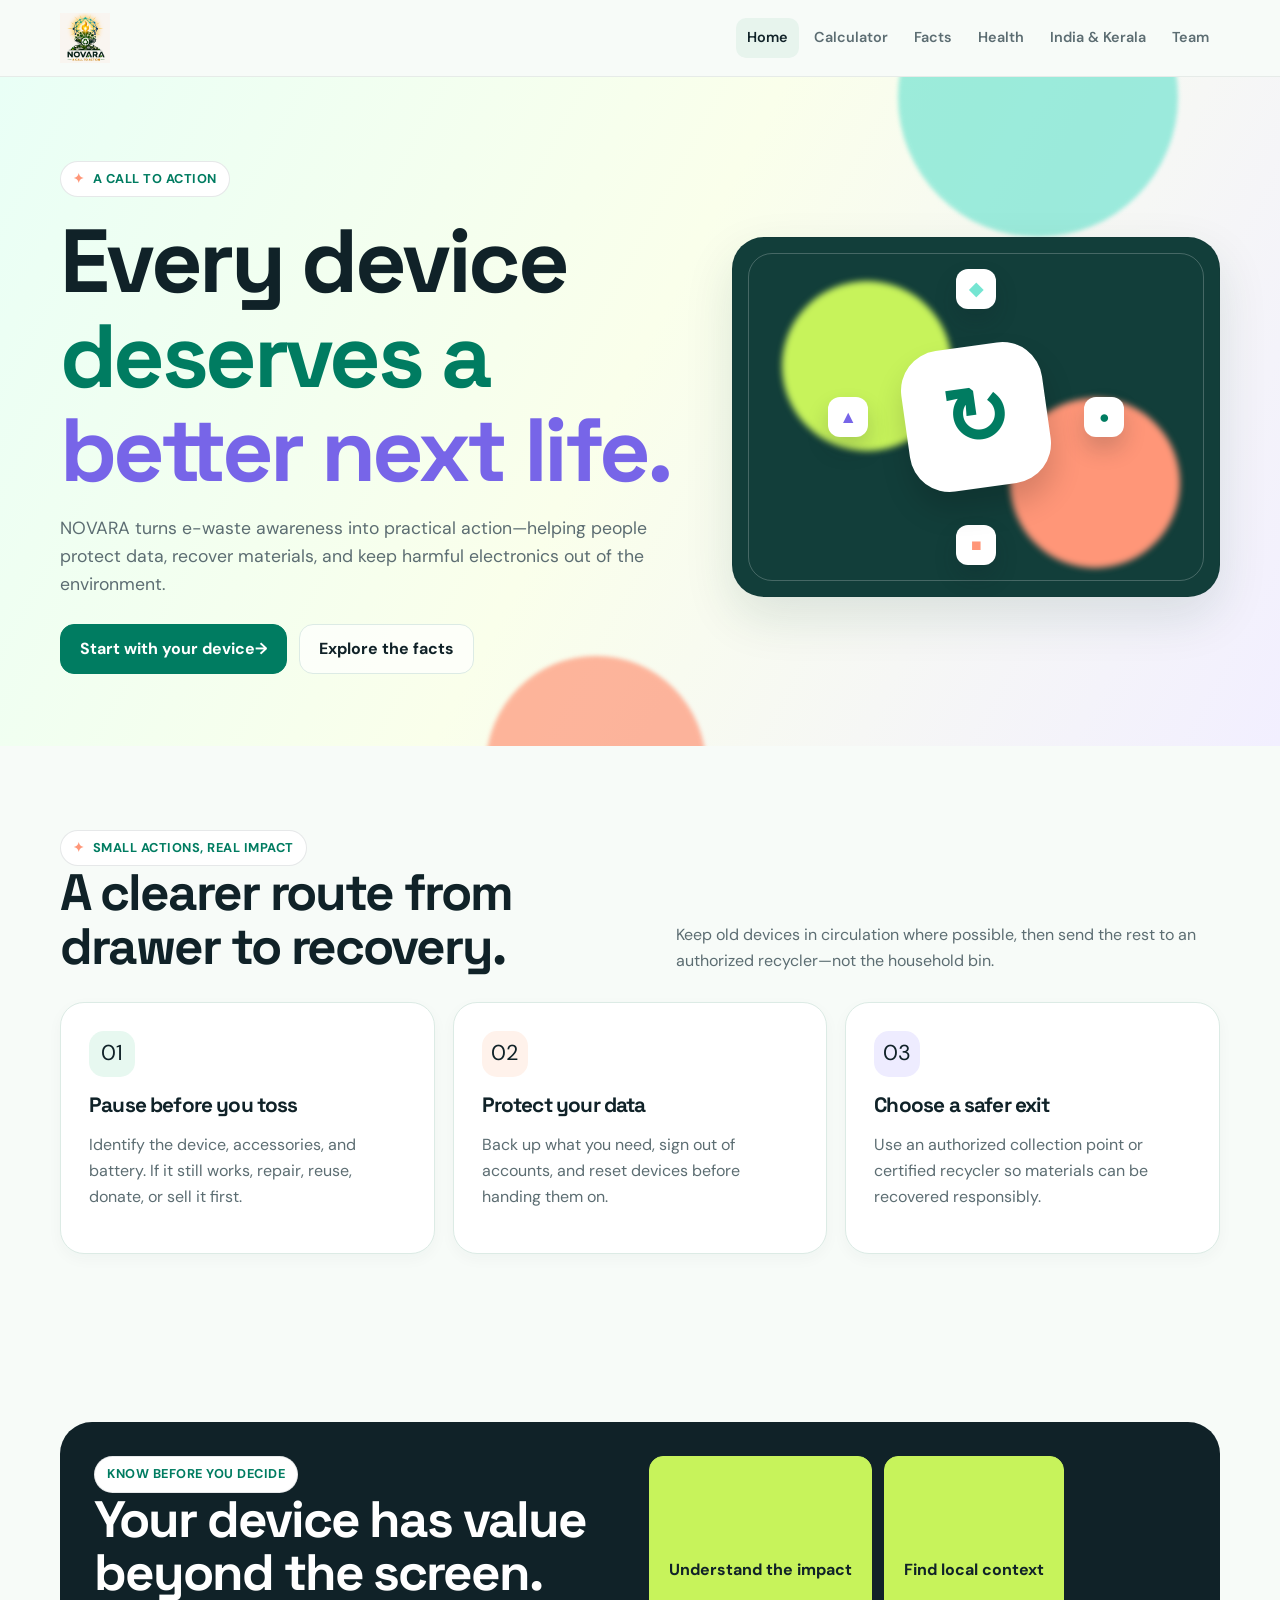
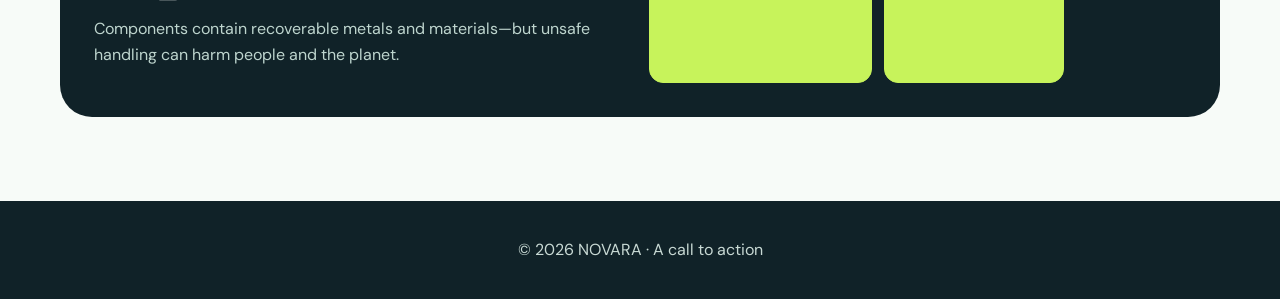
==== commit 23730bc8: "Update index.html" ====
--- a/index.html
+++ b/index.html
@@ -8,10 +8,18 @@
   <link rel="stylesheet" href="styles.css">
 </head>
 <body>
+  <div id="intro-splash" class="intro-splash" aria-hidden="true">
+    <div class="intro-mark">
+      <span class="intro-badge">N</span>
+      <div class="intro-ring"></div>
+    </div>
+    <p class="intro-word">NOVARA</p>
+  </div>
+
   <header>
     <div class="container">
       <nav>
-        <a class="brand" href="index.html" aria-label="NOVARA home"><span class="brand-badge">N</span>NOVARA</a>
+        <a class="brand" href="index.html" aria-label="NOVARA home"><span class="brand-badge"><img src="novara-logo.png" alt="NOVARA logo" width="50" height="50"></span></a>
         <ul class="nav-links">
           <li><a class="active" href="index.html">Home</a></li>
           <li><a href="calculator.html">Calculator</a></li>
--- a/styles.css
+++ b/styles.css
@@ -20,6 +20,18 @@
 @keyframes orbit-counter-spin{to{transform:rotate(-360deg)}}
 @media (max-width:820px){.node-a,.node-b,.node-c,.node-d{transform:rotate(var(--a,0deg)) translate(88px) rotate(calc(var(--a,0deg) * -1))}
   .node-a{--a:0deg}.node-b{--a:90deg}.node-c{--a:180deg}.node-d{--a:270deg}}
+
+/* ---- Homepage intro splash ---- */
+.intro-splash{position:fixed;inset:0;z-index:9999;display:flex;flex-direction:column;align-items:center;justify-content:center;gap:16px;background:linear-gradient(160deg,#123e3a,#0b2b28);animation:intro-hide 2.1s ease forwards}
+.intro-mark{position:relative;width:96px;height:96px;border-radius:28px;background:#fff;display:grid;place-items:center;animation:intro-pop .7s cubic-bezier(.2,.9,.3,1.4) both}
+.intro-badge{font:700 2.4rem 'Space Grotesk',Arial,sans-serif;color:var(--green)}
+.intro-ring{position:absolute;inset:-10px;border-radius:38px;border:2px solid rgba(255,255,255,.35);animation:intro-ring-pulse 1.6s ease-in-out infinite}
+.intro-word{margin:0;color:#fff;font:700 1rem 'Space Grotesk',Arial,sans-serif;letter-spacing:.35em;text-transform:uppercase;opacity:0;animation:intro-word-in .6s ease .35s forwards}
+@keyframes intro-pop{0%{opacity:0;transform:scale(.6)}100%{opacity:1;transform:scale(1)}}
+@keyframes intro-word-in{to{opacity:1}}
+@keyframes intro-ring-pulse{0%,100%{transform:scale(1);opacity:.6}50%{transform:scale(1.15);opacity:0}}
+@keyframes intro-hide{0%,72%{opacity:1;visibility:visible}100%{opacity:0;visibility:hidden}}
+@media (prefers-reduced-motion:reduce){.intro-splash{display:none}}
 section { padding:84px 0; } .section-heading { display:flex; justify-content:space-between; gap:30px; align-items:end; margin-bottom:28px; } .section-title { font-size:clamp(2rem,4vw,3.2rem); } .section-sub { max-width:56ch; margin:10px 0 0; color:var(--muted); } .stats,.cards-3 { display:grid; grid-template-columns:repeat(3,1fr); gap:18px; } .stat-card,.card,.glass { border:1px solid var(--line); border-radius:var(--radius); background:var(--surface); box-shadow:0 5px 15px rgba(17,63,53,.035); } .stat-card { padding:24px; } .stat-card:nth-child(2n) { background:#eefcf7; } .stat-card:nth-child(3n) { background:#fffae8; } .stat-value { font:700 clamp(2.2rem,4vw,3.2rem) 'Space Grotesk'; color:var(--green); letter-spacing:-.06em; } .stat-label { margin-top:8px; font-weight:700; } .note { margin:.5rem 0 0; color:var(--muted); font-size:.88rem; } .grid-2 { display:grid; grid-template-columns:1fr 1fr; gap:18px; } .glass,.card { padding:28px; } .card { transition:transform .2s,box-shadow .2s; } .card:hover,.glass:hover { transform:translateY(-5px); box-shadow:var(--shadow); } .icon { width:46px; aspect-ratio:1; display:grid; place-items:center; margin-bottom:18px; border-radius:15px; background:#e7f8f0; font-size:1.35rem; } .card:nth-child(2) .icon { background:#fff2eb; } .card:nth-child(3) .icon { background:#eeecff; } .card h3,.glass h3 { font-size:1.3rem; margin-bottom:10px; } .card p,.glass p,ul.clean { color:var(--muted); } ul.clean { margin:12px 0 0; padding-left:20px; } ul.clean li { margin:8px 0; } .feature-band { padding:34px; border-radius:32px; background:var(--ink); color:#fff; } .feature-band p { color:#bed5ce; } .feature-band .btn { background:var(--lime); border-color:var(--lime); color:var(--ink); } footer { padding:36px 0; background:var(--ink); color:#c8d9d4; text-align:center; }
 .reveal { opacity:1; transform:none; } .js .reveal { opacity:0; transform:translateY(24px); transition:opacity .65s ease,transform .65s ease; } .js .reveal.on { opacity:1; transform:none; }
 @media (max-width:820px) { nav { padding:12px 0; align-items:flex-start; } .nav-links { gap:1px; } .nav-links a { padding:6px 8px; font-size:.82rem; } .hero { padding:58px 0; } .hero-grid,.grid-2 { grid-template-columns:1fr; gap:28px; } .hero-visual { min-height:260px; order:-1; } .hero-symbol { width:110px; font-size:4rem; } .stats,.cards-3 { grid-template-columns:1fr; } .section-heading { display:block; } section { padding:58px 0; } }
@@ -27,3 +39,13 @@
 
 .calculator-hero { padding-bottom:64px; }.calculator-layout { display:grid; grid-template-columns:minmax(0,1.2fr) minmax(280px,.8fr); gap:22px; align-items:start; }.calculator-card,.calculator-aside,.estimate-result { padding:32px; border:1px solid var(--line); border-radius:var(--radius); background:var(--surface); box-shadow:var(--shadow); }.form-heading h2,.calculator-aside h2 { margin:12px 0 8px; font-size:2rem; }.form-heading p,.calculator-aside p { color:var(--muted); margin:0 0 24px; }.field { margin:18px 0; }.field label { display:block; margin-bottom:7px; font-weight:700; }.field select,.field input,.field textarea { width:100%; border:1px solid #bdd6cd; border-radius:12px; background:#fbfefc; color:var(--ink); padding:13px 14px; font:inherit; }.field textarea { min-height:100px; resize:vertical; }.field select:focus,.field input:focus,.field textarea:focus { outline:3px solid rgba(117,101,232,.25); border-color:var(--violet); }.hint { margin:7px 0 0; color:var(--muted); font-size:.85rem; }.consent { display:flex; align-items:flex-start; gap:10px; margin:24px 0 12px; color:var(--muted); font-size:.9rem; }.consent input { width:18px; height:18px; margin-top:3px; accent-color:var(--green); }.form-message { min-height:1.5em; margin:0 0 14px; color:var(--green); font-weight:600; }.calculator-aside { background:linear-gradient(160deg,#123e3a,#1b6057); color:#fff; position:sticky; top:94px; }.calculator-aside .eyebrow { background:rgba(255,255,255,.13); border-color:rgba(255,255,255,.2); color:var(--lime); }.calculator-aside p { color:#c1dbd5; }.mini-impact { display:flex; gap:13px; padding:16px 0; border-top:1px solid rgba(255,255,255,.16); }.mini-impact > span { display:grid; place-items:center; width:36px; height:36px; flex:0 0 auto; border-radius:11px; background:rgba(199,243,91,.15); color:var(--lime); font-size:1.3rem; }.mini-impact strong { display:block; }.mini-impact p { font-size:.9rem; margin:2px 0 0; }.estimate-result { margin-top:22px; }.estimate-result h2 { margin:12px 0 8px; font-size:clamp(2rem,4vw,3rem); }.estimate-result > p { color:var(--muted); max-width:70ch; }.result-grid { display:grid; grid-template-columns:repeat(3,1fr); gap:14px; margin:24px 0; }.result-grid article { padding:20px; border-radius:18px; background:#effaf5; }.result-grid article:nth-child(2) { background:#fff7e8; }.result-grid article:nth-child(3) { background:#f0eeff; }.result-grid span,.result-grid small { display:block; color:var(--muted); font-size:.85rem; }.result-grid strong { display:block; margin:7px 0; font:700 1.45rem 'Space Grotesk'; color:var(--green); }.result-actions { display:flex; align-items:center; gap:18px; flex-wrap:wrap; }.text-button { border:0; background:transparent; color:var(--green); padding:9px; font:700 inherit; cursor:pointer; text-decoration:underline; }
 @media (max-width:820px) { .calculator-layout,.result-grid { grid-template-columns:1fr; }.calculator-aside { position:static; }.calculator-card,.calculator-aside,.estimate-result { padding:24px; } }
+
+/* ---- Device search combobox ---- */
+.device-combobox{position:relative}
+.device-combobox input[type="text"]{width:100%;border:1px solid #bdd6cd;border-radius:12px;background:#fbfefc;color:var(--ink);padding:13px 14px;font:inherit}
+.device-combobox input[type="text"]:focus{outline:3px solid rgba(117,101,232,.25);border-color:var(--violet)}
+.device-options{position:absolute;z-index:20;top:calc(100% + 6px);left:0;right:0;margin:0;padding:6px;list-style:none;background:#fff;border:1px solid var(--line);border-radius:14px;box-shadow:var(--shadow);max-height:280px;overflow-y:auto}
+.device-option{display:flex;align-items:center;justify-content:space-between;gap:10px;padding:10px 12px;border-radius:9px;cursor:pointer;font-size:.94rem}
+.device-option:hover,.device-option.is-active{background:#eefcf7}
+.device-name{color:var(--ink);font-weight:600}
+.device-tag{flex:0 0 auto;padding:3px 9px;border-radius:999px;background:#e7f4ed;color:var(--green);font-size:.72rem;font-weight:700;text-transform:uppercase;letter-spacing:.03em}
